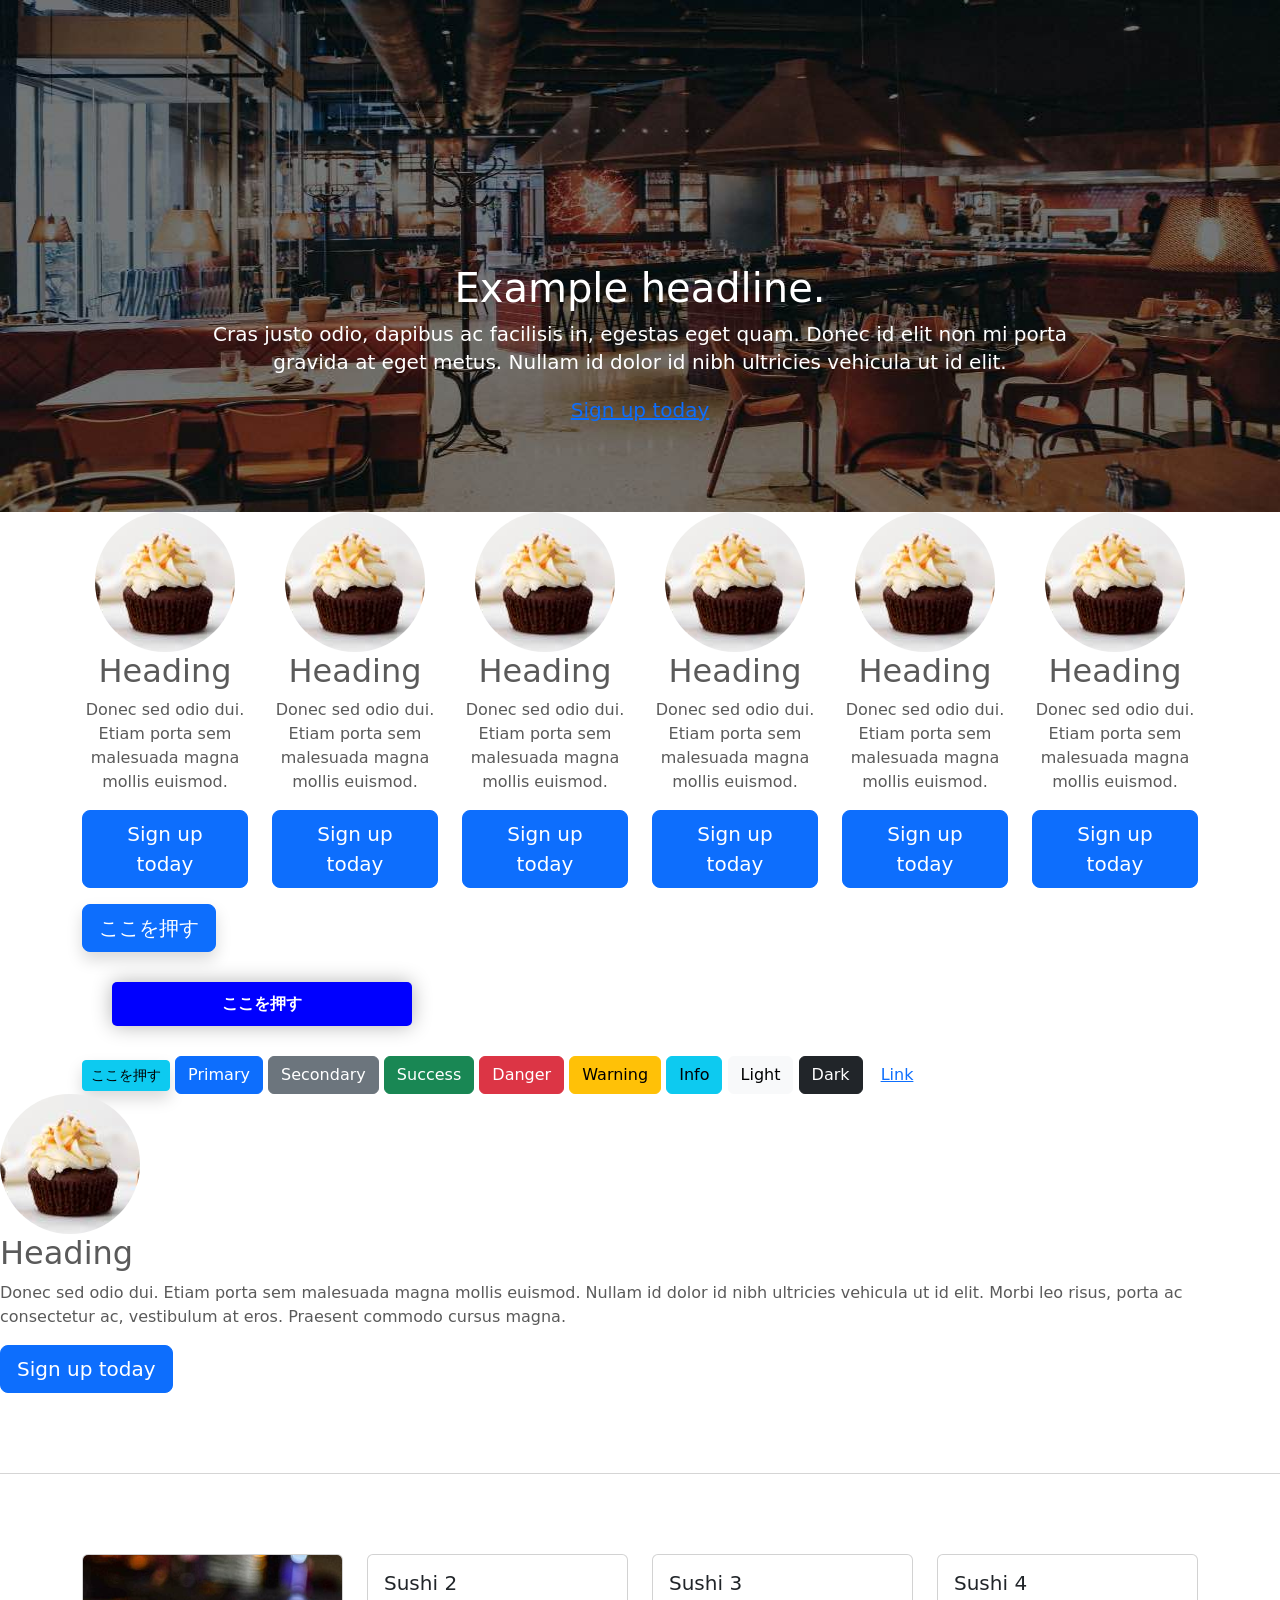
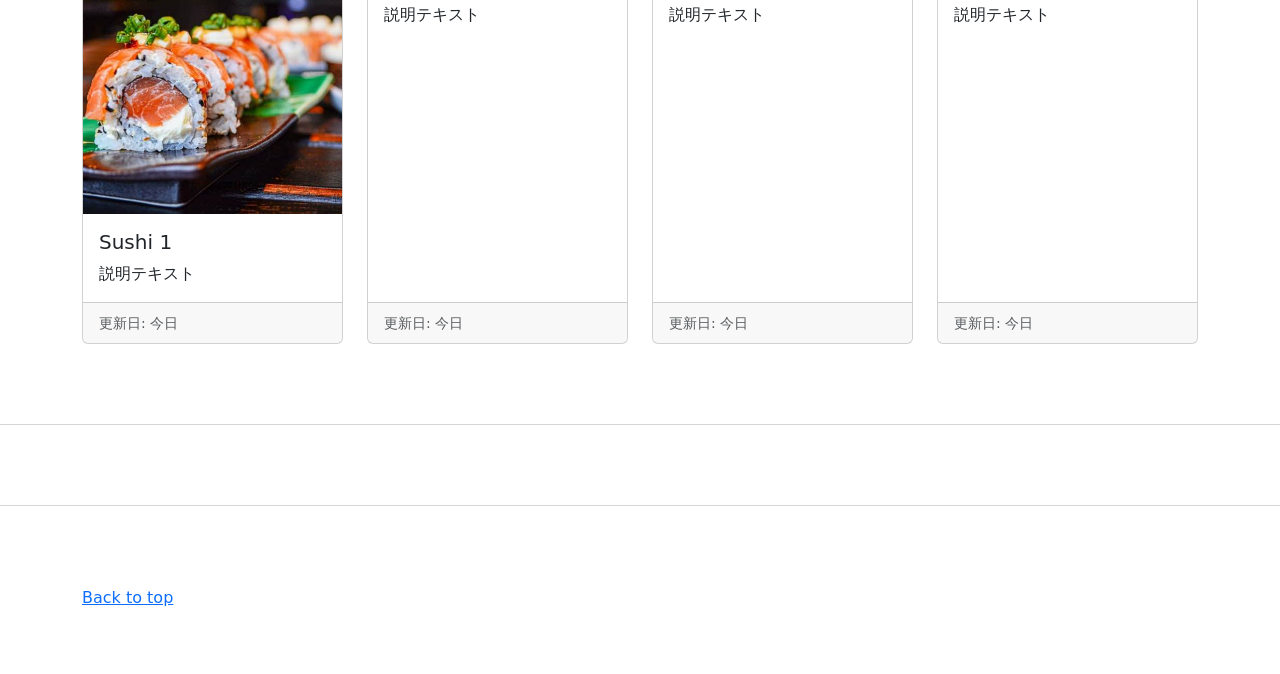
==== kadai_006/index_for_student.html @ 71994e6e "Add files via upload" ====
<!doctype html>
<html lang="en">
  <head>
    <meta charset="utf-8">
    <meta name="viewport" content="width=device-width, initial-scale=1">
    <meta name="description" content="">
    <meta name="author" content="Mark Otto, Jacob Thornton, and Bootstrap contributors">
    <meta name="generator" content="Hugo 0.79.0">
    <title>Carousel Template · Bootstrap v5.0</title>
    <link rel="canonical" href="https://getbootstrap.com/docs/5.0/examples/carousel/">
    <!-- ************************************************ bootstrap.min.cssの読み込み -->
   <link href="https://cdn.jsdelivr.net/npm/bootstrap@5.0.0-beta1/dist/css/bootstrap.min.css" rel="stylesheet" integrity="sha384-giJF6kkoqNQ00vy+HMDP7azOuL0xtbfIcaT9wjKHr8RbDVddVHyTfAAsrekwKmP1" crossorigin="anonymous">
    <!-- ************************************************ carousel.cssの読み込み -->
    <link href="carousel.css" rel="stylesheet">
    <!-- ************************************************ bootstrap.bundle.min.jsの読み込み -->
   <script src="https://cdn.jsdelivr.net/npm/bootstrap@5.0.0-beta1/dist/js/bootstrap.bundle.min.js" integrity="sha384-ygbV9kiqUc6oa4msXn9868pTtWMgiQaeYH7/t7LECLbyPA2x65Kgf80OJFdroafW" crossorigin="anonymous" defer></script>
  </head>
  <body>
    <main>
      <!-- ************************************************ カルーセル開始 -->
      <!-- <div id="myCarousel" class="carousel slide" data-bs-ride="carousel"> -->
<div id="myCarousel" class="carousel-fade " data-bs-ride="carousel"></div>
        <!-- <div class="carousel-inner"> -->
         <div class="carousel-inner">
          <!-- <div class="carousel-item active"> -->
          <div class="carousel-item active">
            <img src="img/top_1.jpg" alt="サンプル画像1">
            <div class="carousel-caption"></div>
            <div class="carousel-caption">

              <!-- <div class="carousel-caption"> -->
                <h1>Example headline.</h1>
                <p>Cras justo odio, dapibus ac facilisis in, egestas eget quam. Donec id elit non mi porta gravida at eget
                  metus. Nullam id dolor id nibh ultricies vehicula ut id elit.</p>
                <!-- <p><a class="btn btn-lg btn-primary" href="#" role="button">Sign up today</a></p> -->
                <p><a class="" href="#" role="button">Sign up today</a></p>
              </div>
            </div>
          </div>
        </div>
      </div>
      <!-- ************************************************ カルーセル終了 -->


<div class="container">
  <div class="row g-4">

    <!-- ① -->
    <div class="col-6 col-lg-2 text-center">
      <img src="img/cake.jpg" class="rounded-circle img-fluid" alt="">
      <h2>Heading</h2>
      <p>Donec sed odio dui. Etiam porta sem malesuada magna mollis euismod.</p>
      <p><a class="btn btn-lg btn-primary" href="#">Sign up today</a></p>
    </div>

    <!-- ② -->
    <div class="col-6 col-lg-2 text-center">
      <img src="img/cake.jpg" class="rounded-circle img-fluid" alt="">
      <h2>Heading</h2>
      <p>Donec sed odio dui. Etiam porta sem malesuada magna mollis euismod.</p>
      <p><a class="btn btn-lg btn-primary" href="#">Sign up today</a></p>
    </div>

    <!-- ③ -->
    <div class="col-6 col-lg-2 text-center">
      <img src="img/cake.jpg" class="rounded-circle img-fluid" alt="">
      <h2>Heading</h2>
      <p>Donec sed odio dui. Etiam porta sem malesuada magna mollis euismod.</p>
      <p><a class="btn btn-lg btn-primary" href="#">Sign up today</a></p>
    </div>

    <!-- ④ -->
    <div class="col-6 col-lg-2 text-center">
      <img src="img/cake.jpg" class="rounded-circle img-fluid" alt="">
      <h2>Heading</h2>
      <p>Donec sed odio dui. Etiam porta sem malesuada magna mollis euismod.</p>
      <p><a class="btn btn-lg btn-primary" href="#">Sign up today</a></p>
    </div>

    <!-- ⑤ -->
    <div class="col-6 col-lg-2 text-center">
      <img src="img/cake.jpg" class="rounded-circle img-fluid" alt="">
      <h2>Heading</h2>
      <p>Donec sed odio dui. Etiam porta sem malesuada magna mollis euismod.</p>
      <p><a class="btn btn-lg btn-primary" href="#">Sign up today</a></p>
    </div>

    <!-- ⑥ -->
    <div class="col-6 col-lg-2 text-center">
      <img src="img/cake.jpg" class="rounded-circle img-fluid" alt="">
      <h2>Heading</h2>
      <p>Donec sed odio dui. Etiam porta sem malesuada magna mollis euismod.</p>
      <p><a class="btn btn-lg btn-primary" href="#">Sign up today</a></p>
    </div>

  </div>
</div>
   </div>
 </div>
      
      <!-- <div class="container marketing"> -->
      
    
   <div class="container">

     <style>
    .button-test {
          /* パディング(余白)上下方向10px 左右方向30px */
          padding: 10px 30px;
          /* ボタンの幅 300px */
          width: 300px;
          /* 背景色 青 */
          background-color: blue;
          /* フォント色 白 */
          color: white;
         /* テキスト中央揃え */
         text-align: center;
         /* フォントを太く */
         font-weight: bold;
         /* ボタンの角を丸める */
         border-radius: 5px;
         /* 上下左右方向の余白外側30px */
         margin: 30px;
         /* ボタンの影 */
         box-shadow: 0 0 20px 0 rgba(0, 0, 0, 30%);
        }
        
       /* ここにCSSを記載します。 */
       
     </style>

     <!-- buttonテスト -->
    <button class="btn btn-primary btn-lg shadow">ここを押す</button>

   <div class="button-test">ここを押す</div>     
<a href="" class="btn btn-info btn-sm shadow">ここを押す</a>

<button type="button" class="btn btn-primary">Primary</button>
<button type="button" class="btn btn-secondary">Secondary</button>
<button type="button" class="btn btn-success">Success</button>
<button type="button" class="btn btn-danger">Danger</button>
<button type="button" class="btn btn-warning">Warning</button>
<button type="button" class="btn btn-info">Info</button>
<button type="button" class="btn btn-light">Light</button>
<button type="button" class="btn btn-dark">Dark</button>

<button type="button" class="btn btn-link">Link</button>



   </div>

    <div class="">
    <!-- これ以後のコードは編集しないため省略しています -->
     
        <div class="">
        <!-- <div class="row"> -->
        <div class="">
          <!-- <div class="col-lg-4"> -->
          <div class="">
            <img src="img/cake.jpg" class="rounded-circle" alt="サンプル画像2">
            <h2>Heading</h2>
            <p>Donec sed odio dui. Etiam porta sem malesuada magna mollis euismod. Nullam id dolor id nibh ultricies
              vehicula ut id elit. Morbi leo risus, porta ac consectetur ac, vestibulum at eros. Praesent commodo cursus
              magna.</p>
            <!-- <p><a class="btn btn-secondary" href="#" role="button">View details &raquo;</a></p> -->
           <p><a class="btn btn-lg btn-primary" href="#" role="button">Sign up today</a></p>
          </div>
        </div>

<!-- お寿司部分開始 -->

<!-- ここからコードを変更しカードデザインに変更してください -->
      <hr class="featurette-divider">

<div class="container">
  <div class="row row-cols-1 row-cols-md-4 g-4">

    <!-- カード① -->
    <div class="col">
      <div class="card h-100">
        <img src="img/sushi.jpg" class="card-img-top" alt="">
        <div class="card-body">
          <h5 class="card-title">Sushi 1</h5>
          <p class="card-text">説明テキスト</p>
        </div>
        <div class="card-footer">
          <small class="text-muted">更新日: 今日</small>
        </div>
      </div>
    </div>

    <!-- カード② -->
    <div class="col">
      <div class="card h-100">
        <img src="img/sushi2.jpg" class="card-img-top" alt="">
        <div class="card-body">
          <h5 class="card-title">Sushi 2</h5>
          <p class="card-text">説明テキスト</p>
        </div>
        <div class="card-footer">
          <small class="text-muted">更新日: 今日</small>
        </div>
      </div>
    </div>

    <!-- カード③ -->
    <div class="col">
      <div class="card h-100">
        <img src="img/sushi3.jpg" class="card-img-top" alt="">
        <div class="card-body">
          <h5 class="card-title">Sushi 3</h5>
          <p class="card-text">説明テキスト</p>
        </div>
        <div class="card-footer">
          <small class="text-muted">更新日: 今日</small>
        </div>
      </div>
    </div>

    <!-- カード④ -->
    <div class="col">
      <div class="card h-100">
        <img src="img/sushi4.jpg" class="card-img-top" alt="">
        <div class="card-body">
          <h5 class="card-title">Sushi 4</h5>
          <p class="card-text">説明テキスト</p>
        </div>
        <div class="card-footer">
          <small class="text-muted">更新日: 今日</small>
        </div>
      </div>
    </div>

  </div>
</div>

<hr class="featurette-divider">
<!-- ここまで -->
      <!-- お寿司部分終了 -->


     <hr class="featurette-divider">
       <footer class="container">
         <!-- <p class="float-end"><a href="#">Back to top</a></p> -->
         <p class=""><a href="#">Back to top</a></p>
       </footer>
     </div>


        


      
    </main>
  </body>

</html>
---- kadai_006/carousel.css ----
/* ----------------------------------------------- 全体の文字色修正と下部の余白の調整 */
body {
  /* padding-top: 3rem; */
  padding-bottom: 3rem;
  color: #5a5a5a;
}

/* ----------------------------------------------- カルーセルのカスタマイズ */
.carousel {
  margin-bottom: 4rem;
}

.carousel-caption {
  bottom: 3rem;
  z-index: 10;
}

.carousel-item {
  height: 32rem;
}

.carousel-item > img {
  position: absolute;
  top: 0;
  left: 0;
  min-width: 100%;
  height: 32rem;
}

/* ----------------------------------------------- マーケティングコンテンツ */
.marketing .col-lg-4 {
  margin-bottom: 1.5rem;
  text-align: center;
}

.marketing h2 {
  font-weight: 400;
}

/* rtl:begin:ignore */
.marketing .col-lg-4 p {
  margin-right: .75rem;
  margin-left: .75rem;
}

/* rtl:end:ignore */

/* ----------------------------------------------- フィーチャーレット */
.featurette-divider {
  margin: 5rem 0;
  /* Space out the Bootstrap <hr> more */
}

.featurette-heading {
  font-weight: 300;
  line-height: 1;
  /* rtl:remove */
  letter-spacing: -.05rem;
}

/* ----------------------------------------------- レスポンシブデザイン */
@media (min-width: 40em) {
  .carousel-caption p {
    margin-bottom: 1.25rem;
    font-size: 1.25rem;
    line-height: 1.4;
  }

  .featurette-heading {
    font-size: 50px;
  }
}

@media (min-width: 62em) {
  .featurette-heading {
    margin-top: 7rem;
  }
}
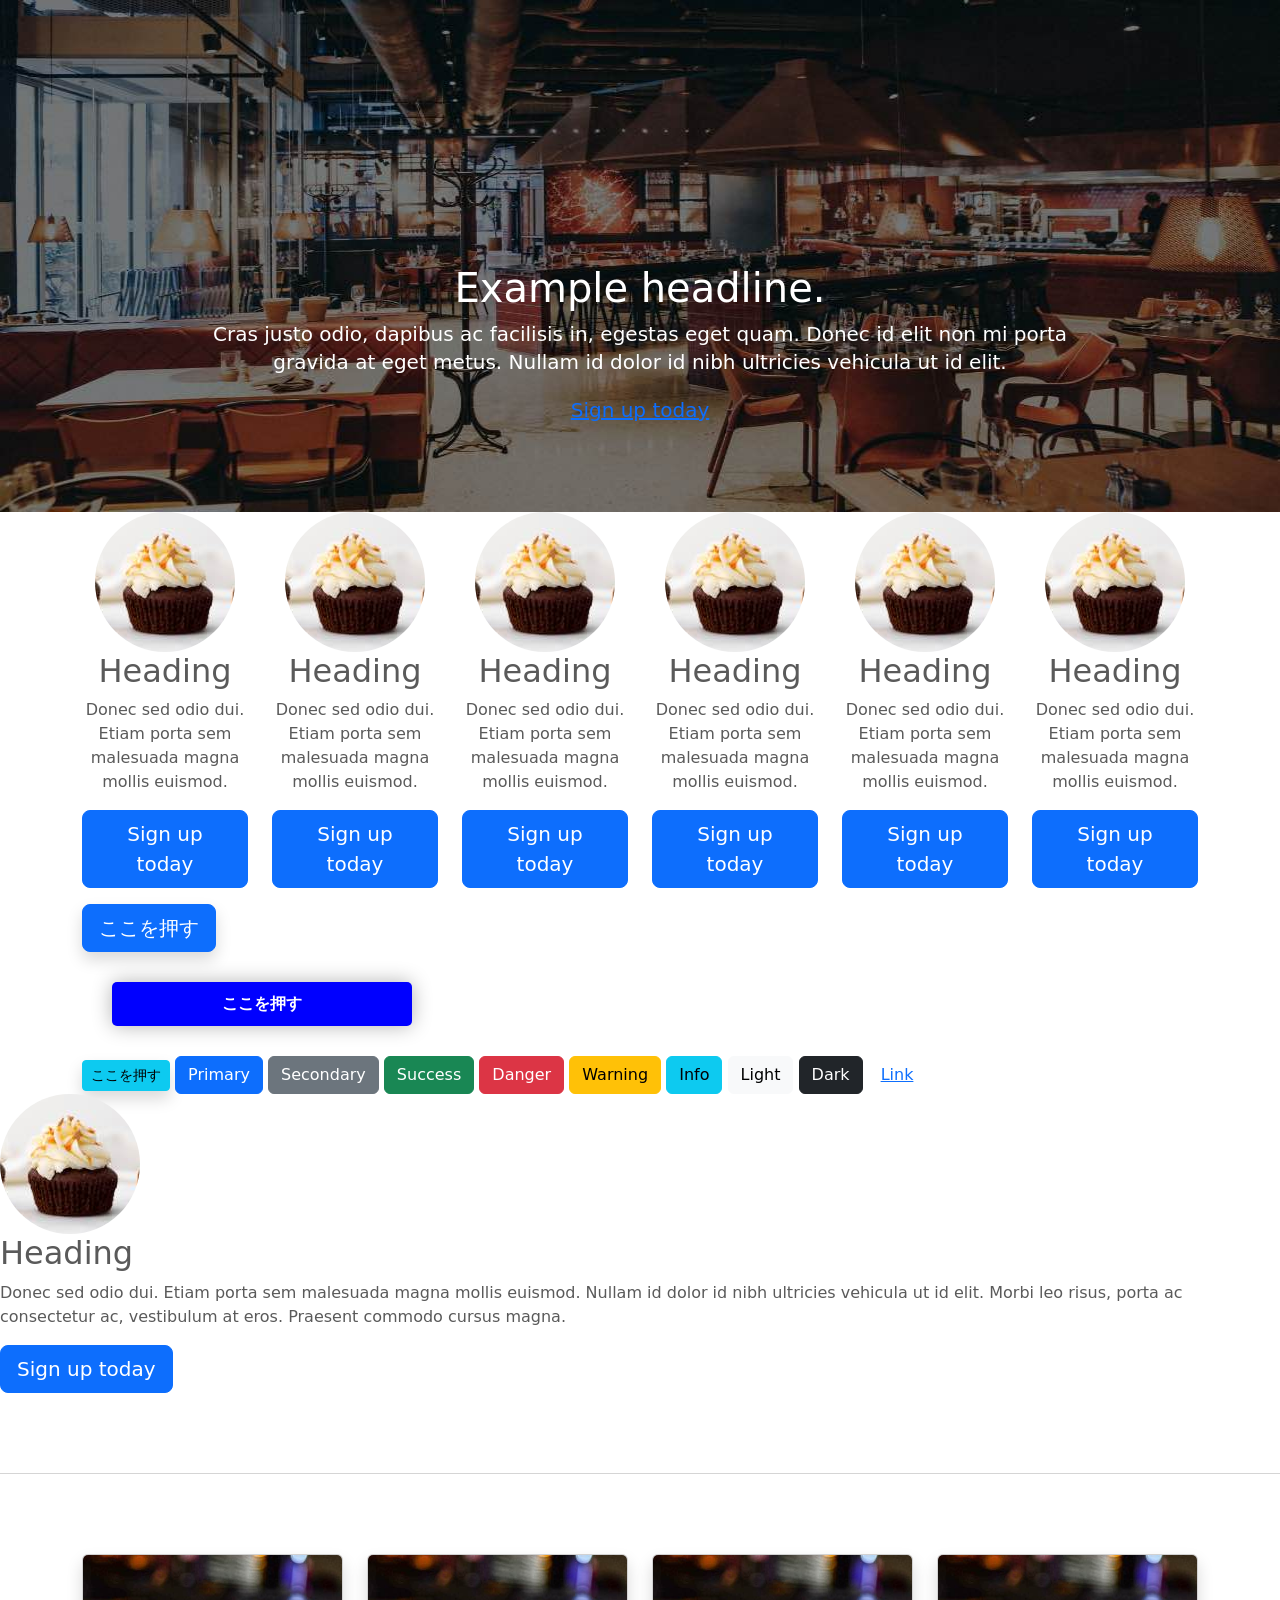
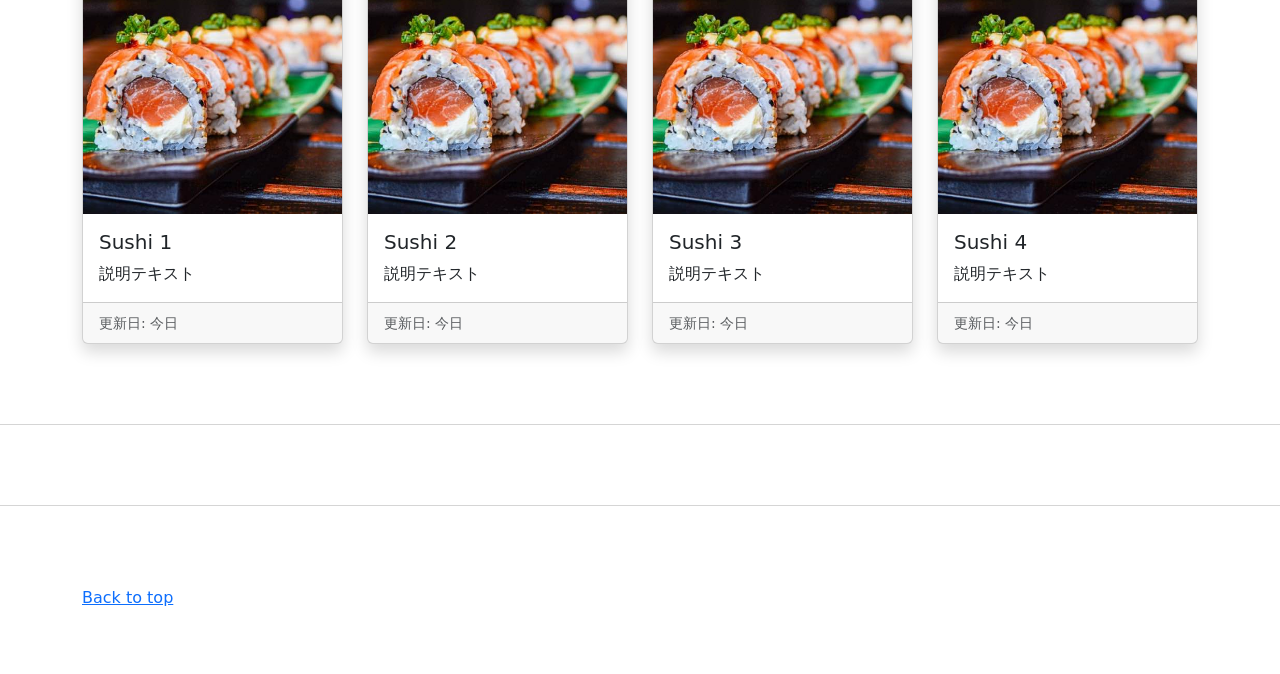
==== commit 609175ef: "Add files via upload" ====
--- a/kadai_006/index_for_student.html
+++ b/kadai_006/index_for_student.html
@@ -174,11 +174,10 @@
       <hr class="featurette-divider">
 
 <div class="container">
-  <div class="row row-cols-1 row-cols-md-4 g-4">
-
-    <!-- カード① -->
-    <div class="col">
-      <div class="card h-100">
+  <div class="row row-cols-2 row-cols-md-4 g-4">
+
+    <div class="col">
+      <div class="card h-100 shadow">
         <img src="img/sushi.jpg" class="card-img-top" alt="">
         <div class="card-body">
           <h5 class="card-title">Sushi 1</h5>
@@ -190,10 +189,9 @@
       </div>
     </div>
 
-    <!-- カード② -->
-    <div class="col">
-      <div class="card h-100">
-        <img src="img/sushi2.jpg" class="card-img-top" alt="">
+    <div class="col">
+      <div class="card h-100 shadow">
+        <img src="img/sushi.jpg" class="card-img-top" alt="">
         <div class="card-body">
           <h5 class="card-title">Sushi 2</h5>
           <p class="card-text">説明テキスト</p>
@@ -204,10 +202,9 @@
       </div>
     </div>
 
-    <!-- カード③ -->
-    <div class="col">
-      <div class="card h-100">
-        <img src="img/sushi3.jpg" class="card-img-top" alt="">
+    <div class="col">
+      <div class="card h-100 shadow">
+        <img src="img/sushi.jpg" class="card-img-top" alt="">
         <div class="card-body">
           <h5 class="card-title">Sushi 3</h5>
           <p class="card-text">説明テキスト</p>
@@ -218,10 +215,9 @@
       </div>
     </div>
 
-    <!-- カード④ -->
-    <div class="col">
-      <div class="card h-100">
-        <img src="img/sushi4.jpg" class="card-img-top" alt="">
+    <div class="col">
+      <div class="card h-100 shadow">
+        <img src="img/sushi.jpg" class="card-img-top" alt="">
         <div class="card-body">
           <h5 class="card-title">Sushi 4</h5>
           <p class="card-text">説明テキスト</p>
